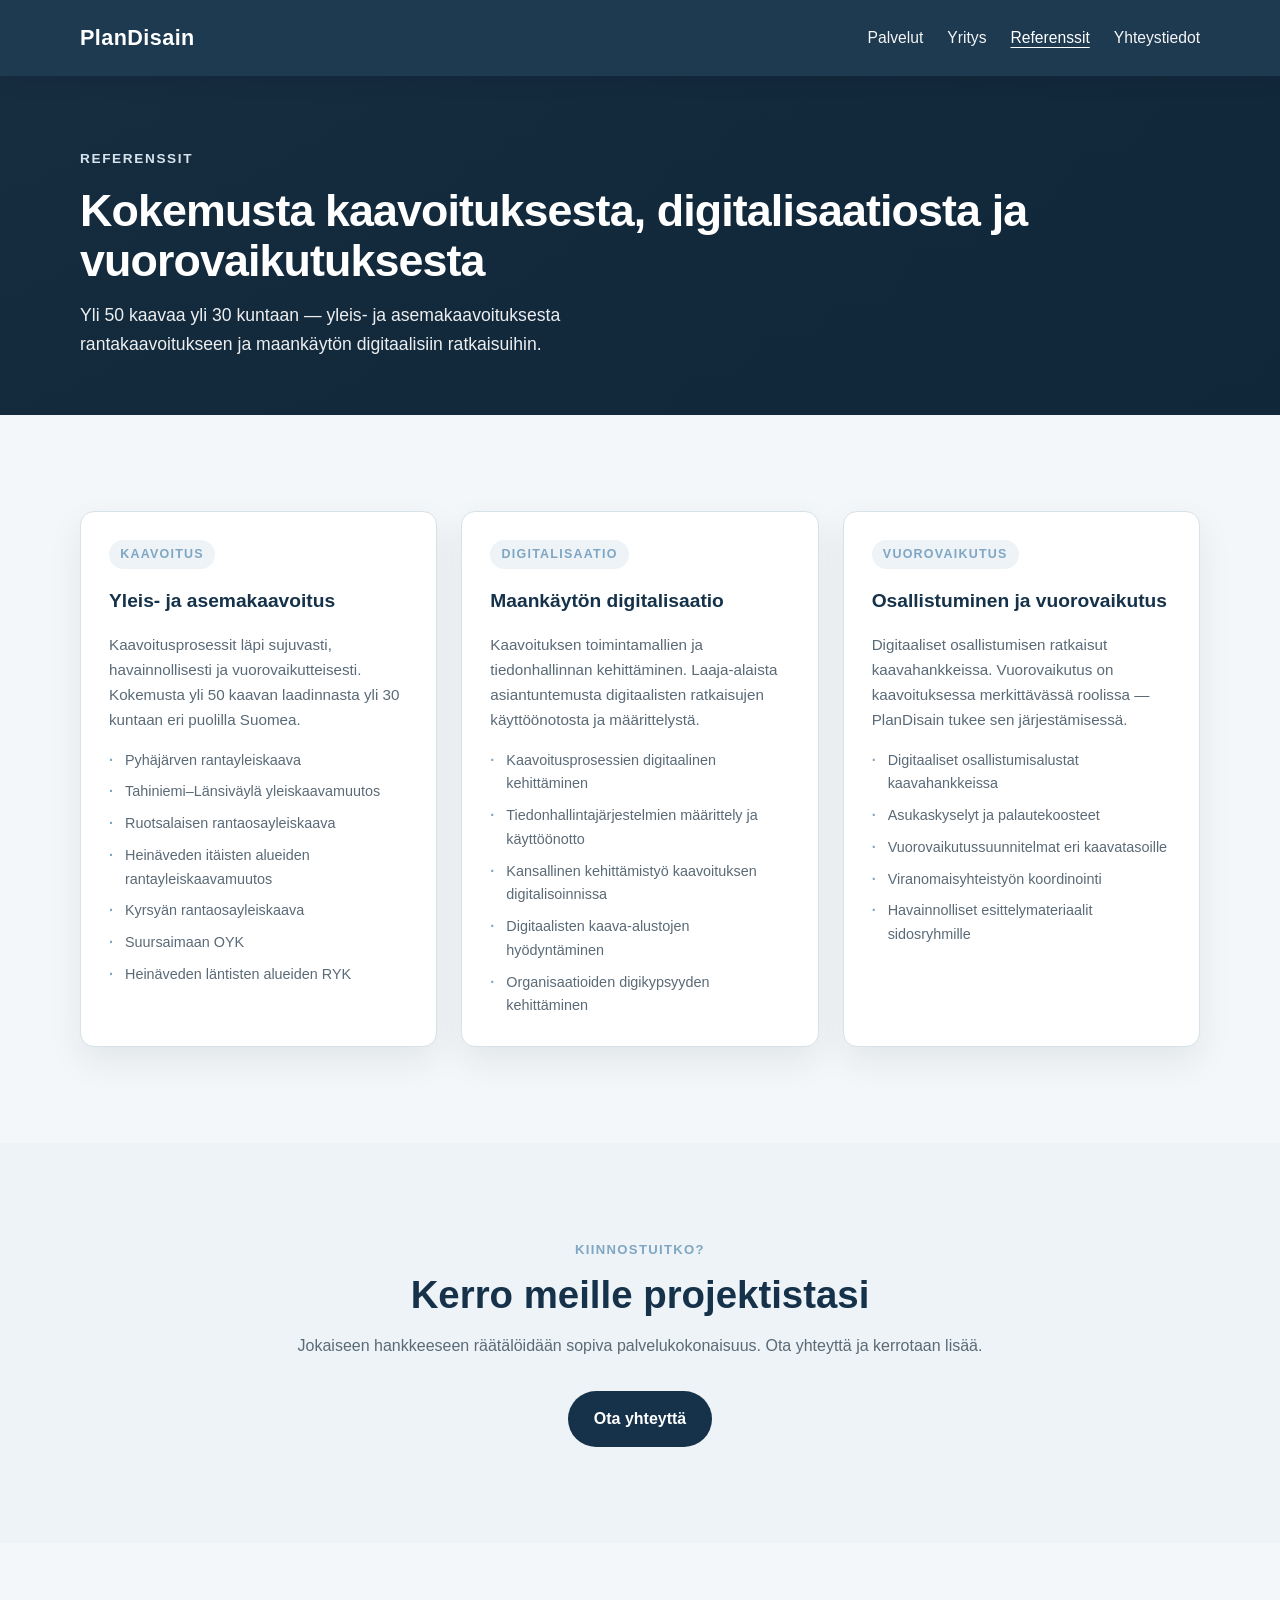
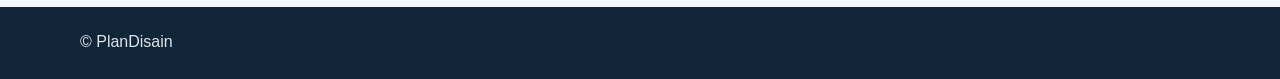
==== referenssit.html @ 3fb5cfc8 "Lisää alasivut: yritys, referenssit, yhteystiedot Uudet sivut: yritys.html, referenssit.html, yhteys" ====
<!DOCTYPE html>
<html lang="fi">
<head>
  <meta charset="UTF-8" />
  <meta name="viewport" content="width=device-width, initial-scale=1.0" />
  <title>Referenssit – PlanDisain</title>
  <meta name="description" content="PlanDisainin referenssit: kaavoitus, maankäytön digitalisaatio ja vuorovaikutus yli 30 kunnassa." />
  <link rel="stylesheet" href="style.css" />
</head>
<body>
  <header class="site-header">
    <div class="container header-inner">
      <a href="index.html" class="logo">PlanDisain</a>
      <nav class="main-nav" aria-label="Päänavigaatio">
        <a href="index.html#palvelut">Palvelut</a>
        <a href="yritys.html">Yritys</a>
        <a href="referenssit.html" aria-current="page">Referenssit</a>
        <a href="yhteystiedot.html">Yhteystiedot</a>
      </nav>
    </div>
  </header>

  <main>
    <section class="page-hero">
      <div class="container">
        <p class="eyebrow">Referenssit</p>
        <h1>Kokemusta kaavoituksesta, digitalisaatiosta ja vuorovaikutuksesta</h1>
        <p class="hero-text">
          Yli 50 kaavaa yli 30 kuntaan — yleis- ja asemakaavoituksesta
          rantakaavoitukseen ja maankäytön digitaalisiin ratkaisuihin.
        </p>
      </div>
    </section>

    <section class="section">
      <div class="container">
        <div class="ref-grid">

          <div class="ref-category">
            <span class="ref-category-label">Kaavoitus</span>
            <h3>Yleis- ja asemakaavoitus</h3>
            <p>
              Kaavoitusprosessit läpi sujuvasti, havainnollisesti ja vuorovaikutteisesti.
              Kokemusta yli 50 kaavan laadinnasta yli 30 kuntaan eri puolilla Suomea.
            </p>
            <ul class="ref-list">
              <li>Pyhäjärven rantayleiskaava</li>
              <li>Tahiniemi–Länsiväylä yleiskaavamuutos</li>
              <li>Ruotsalaisen rantaosayleiskaava</li>
              <li>Heinäveden itäisten alueiden rantayleiskaavamuutos</li>
              <li>Kyrsyän rantaosayleiskaava</li>
              <li>Suursaimaan OYK</li>
              <li>Heinäveden läntisten alueiden RYK</li>
            </ul>
          </div>

          <div class="ref-category">
            <span class="ref-category-label">Digitalisaatio</span>
            <h3>Maankäytön digitalisaatio</h3>
            <p>
              Kaavoituksen toimintamallien ja tiedonhallinnan kehittäminen.
              Laaja-alaista asiantuntemusta digitaalisten ratkaisujen
              käyttöönotosta ja määrittelystä.
            </p>
            <ul class="ref-list">
              <li>Kaavoitusprosessien digitaalinen kehittäminen</li>
              <li>Tiedonhallintajärjestelmien määrittely ja käyttöönotto</li>
              <li>Kansallinen kehittämistyö kaavoituksen digitalisoinnissa</li>
              <li>Digitaalisten kaava-alustojen hyödyntäminen</li>
              <li>Organisaatioiden digikypsyyden kehittäminen</li>
            </ul>
          </div>

          <div class="ref-category">
            <span class="ref-category-label">Vuorovaikutus</span>
            <h3>Osallistuminen ja vuorovaikutus</h3>
            <p>
              Digitaaliset osallistumisen ratkaisut kaavahankkeissa.
              Vuorovaikutus on kaavoituksessa merkittävässä roolissa —
              PlanDisain tukee sen järjestämisessä.
            </p>
            <ul class="ref-list">
              <li>Digitaaliset osallistumisalustat kaavahankkeissa</li>
              <li>Asukaskyselyt ja palautekoosteet</li>
              <li>Vuorovaikutussuunnitelmat eri kaavatasoille</li>
              <li>Viranomaisyhteistyön koordinointi</li>
              <li>Havainnolliset esittelymateriaalit sidosryhmille</li>
            </ul>
          </div>

        </div>
      </div>
    </section>

    <section class="section section-alt">
      <div class="container narrow" style="text-align: center;">
        <p class="section-kicker">Kiinnostuitko?</p>
        <h2>Kerro meille projektistasi</h2>
        <p style="color: var(--color-text-soft); margin-bottom: var(--space-5);">
          Jokaiseen hankkeeseen räätälöidään sopiva palvelukokonaisuus.
          Ota yhteyttä ja kerrotaan lisää.
        </p>
        <a class="button-secondary" href="yhteystiedot.html">Ota yhteyttä</a>
      </div>
    </section>
  </main>

  <footer class="site-footer">
    <div class="container footer-inner">
      <p>© PlanDisain</p>
    </div>
  </footer>
</body>
</html>
---- style.css ----
:root {
  --color-primary: #15324a;
  --color-primary-dark: #102638;
  --color-accent: #7fa6c3;
  --color-bg: #f4f7f9;
  --color-surface: #ffffff;
  --color-surface-soft: #edf3f6;
  --color-text: #1f2a33;
  --color-text-soft: #5a6a77;
  --color-border: #d7e2e8;

  --container: 1120px;
  --container-narrow: 760px;

  --radius: 14px;
  --shadow-soft: 0 14px 34px rgba(16, 38, 56, 0.08);

  --space-1: 0.5rem;
  --space-2: 0.75rem;
  --space-3: 1rem;
  --space-4: 1.5rem;
  --space-5: 2rem;
  --space-6: 3rem;
  --space-7: 4rem;
  --space-8: 6rem;
}

* {
  box-sizing: border-box;
}

html {
  scroll-behavior: smooth;
}

body {
  margin: 0;
  font-family: Arial, Helvetica, sans-serif;
  color: var(--color-text);
  background: var(--color-bg);
  line-height: 1.65;
}

img {
  max-width: 100%;
  display: block;
}

a {
  color: inherit;
}

.container {
  width: min(92%, var(--container));
  margin: 0 auto;
}

.narrow {
  width: min(92%, var(--container-narrow));
}

.site-header {
  position: sticky;
  top: 0;
  z-index: 1000;
  background: rgba(21, 50, 74, 0.96);
  backdrop-filter: blur(8px);
  box-shadow: 0 6px 18px rgba(0, 0, 0, 0.08);
}

.header-inner {
  min-height: 76px;
  display: flex;
  align-items: center;
  justify-content: space-between;
  gap: var(--space-4);
}

.logo {
  text-decoration: none;
  color: #fff;
  font-size: 1.35rem;
  font-weight: 700;
  letter-spacing: 0.02em;
}

.main-nav {
  display: flex;
  align-items: center;
  gap: var(--space-4);
}

.main-nav a {
  text-decoration: none;
  color: #fff;
  font-weight: 500;
  font-size: 0.98rem;
  opacity: 0.95;
}

.main-nav a:hover {
  opacity: 1;
  text-decoration: underline;
  text-underline-offset: 4px;
}

.hero {
  background:
    linear-gradient(180deg, rgba(16, 38, 56, 0.78), rgba(16, 38, 56, 0.84)),
    linear-gradient(120deg, #43617a, #27455e 50%, #19354d);
  color: #fff;
  padding: 7rem 0 6rem;
}

.hero-content {
  max-width: 760px;
}

.eyebrow {
  margin: 0 0 var(--space-3);
  font-size: 0.85rem;
  font-weight: 700;
  letter-spacing: 0.12em;
  text-transform: uppercase;
  color: #d5e4ef;
}

.hero h1 {
  margin: 0 0 var(--space-4);
  font-size: clamp(2.4rem, 5vw, 4.4rem);
  line-height: 1.05;
  letter-spacing: -0.02em;
}

.hero-text {
  margin: 0 0 var(--space-5);
  font-size: 1.1rem;
  color: rgba(255, 255, 255, 0.92);
  max-width: 680px;
}

.button-primary {
  display: inline-block;
  padding: 0.95rem 1.35rem;
  background: #fff;
  color: var(--color-primary);
  text-decoration: none;
  border-radius: 999px;
  font-weight: 700;
  box-shadow: 0 10px 24px rgba(0, 0, 0, 0.12);
  transition: transform 0.18s ease, box-shadow 0.18s ease, background 0.18s ease;
}

.button-primary:hover {
  transform: translateY(-1px);
  background: #eef4f8;
  box-shadow: 0 14px 26px rgba(0, 0, 0, 0.16);
}

.section {
  padding: var(--space-8) 0;
}

.section-alt {
  background: var(--color-surface-soft);
}

.section-heading {
  margin-bottom: var(--space-6);
}

.section-kicker {
  margin: 0 0 var(--space-2);
  color: var(--color-accent);
  font-weight: 700;
  letter-spacing: 0.1em;
  text-transform: uppercase;
  font-size: 0.82rem;
}

.section h2 {
  margin: 0;
  font-size: clamp(1.9rem, 3vw, 2.8rem);
  line-height: 1.15;
  color: var(--color-primary);
  max-width: 760px;
}

.lead {
  font-size: 1.15rem;
  color: var(--color-text);
}

.card-grid {
  display: grid;
  grid-template-columns: repeat(3, minmax(0, 1fr));
  gap: var(--space-4);
}

.service-card,
.reference-card {
  background: var(--color-surface);
  border: 1px solid var(--color-border);
  border-radius: var(--radius);
  padding: 1.75rem;
  box-shadow: var(--shadow-soft);
}

.service-card h3,
.reference-card h3 {
  margin-top: 0;
  margin-bottom: var(--space-3);
  color: var(--color-primary);
  font-size: 1.2rem;
}

.service-card p,
.reference-card p {
  margin: 0;
  color: var(--color-text-soft);
}

.contact-section {
  padding-top: 0;
}

.contact-box {
  background: linear-gradient(135deg, var(--color-primary), var(--color-primary-dark));
  color: #fff;
  border-radius: 18px;
  padding: 2.25rem;
  display: flex;
  align-items: flex-start;
  justify-content: space-between;
  gap: var(--space-5);
  box-shadow: var(--shadow-soft);
}

.contact-box h2 {
  color: #fff;
  margin-top: 0;
  margin-bottom: 0;
}

.contact-box .section-kicker {
  color: #c9dce9;
}

.contact-details p {
  margin: 0 0 0.6rem;
  color: rgba(255, 255, 255, 0.95);
}

.site-footer {
  margin-top: var(--space-7);
  background: var(--color-primary-dark);
  color: rgba(255, 255, 255, 0.88);
}

.footer-inner {
  min-height: 72px;
  display: flex;
  align-items: center;
}

.footer-inner p {
  margin: 0;
}

@media (max-width: 900px) {
  .card-grid {
    grid-template-columns: 1fr;
  }

  .contact-box {
    flex-direction: column;
  }
}

@media (max-width: 760px) {
  .header-inner {
    flex-direction: column;
    align-items: flex-start;
    justify-content: center;
    padding: 0.9rem 0;
  }

  .main-nav {
    flex-wrap: wrap;
    gap: 0.8rem 1rem;
  }

  .hero {
    padding: 5.5rem 0 4.5rem;
  }

  .section {
    padding: 4.5rem 0;
  }
}

/* ---- Alasivut ---- */

.page-hero {
  background:
    linear-gradient(180deg, rgba(16, 38, 56, 0.88), rgba(16, 38, 56, 0.92)),
    linear-gradient(120deg, #43617a, #27455e 50%, #19354d);
  color: #fff;
  padding: 4.5rem 0 3.5rem;
}

.page-hero h1 {
  margin: 0 0 var(--space-3);
  font-size: clamp(2rem, 3.5vw, 3rem);
  line-height: 1.1;
  letter-spacing: -0.02em;
}

.page-hero .hero-text {
  margin: 0;
  max-width: 600px;
}

.main-nav a[aria-current="page"] {
  opacity: 1;
  text-decoration: underline;
  text-underline-offset: 4px;
}

.button-secondary {
  display: inline-block;
  padding: 0.9rem 1.6rem;
  background: var(--color-primary);
  color: #fff;
  text-decoration: none;
  border-radius: 999px;
  font-weight: 700;
  transition: background 0.18s ease, transform 0.18s ease;
}

.button-secondary:hover {
  background: var(--color-primary-dark);
  transform: translateY(-1px);
}

.button-text {
  display: inline-flex;
  align-items: center;
  gap: 0.4rem;
  color: var(--color-primary);
  text-decoration: none;
  font-weight: 700;
  font-size: 0.95rem;
}

.button-text:hover {
  text-decoration: underline;
  text-underline-offset: 3px;
}

.feature-list {
  list-style: none;
  padding: 0;
  margin: var(--space-4) 0 0;
  display: flex;
  flex-direction: column;
  gap: var(--space-3);
}

.feature-list li {
  padding-left: 1.5rem;
  position: relative;
  color: var(--color-text-soft);
}

.feature-list li::before {
  content: '→';
  position: absolute;
  left: 0;
  color: var(--color-accent);
  font-weight: 700;
}

.stats-row {
  display: flex;
  gap: var(--space-6);
  margin-top: var(--space-6);
  padding-top: var(--space-5);
  border-top: 1px solid var(--color-border);
}

.stat-number {
  font-size: 2.8rem;
  font-weight: 800;
  color: var(--color-primary);
  line-height: 1;
}

.stat-label {
  font-size: 0.88rem;
  color: var(--color-text-soft);
  margin-top: 0.3rem;
}

.ref-grid {
  display: grid;
  grid-template-columns: repeat(3, minmax(0, 1fr));
  gap: var(--space-4);
}

.ref-category {
  background: var(--color-surface);
  border: 1px solid var(--color-border);
  border-radius: var(--radius);
  padding: 1.75rem;
  box-shadow: var(--shadow-soft);
}

.ref-category-label {
  display: inline-block;
  background: var(--color-surface-soft);
  color: var(--color-accent);
  font-size: 0.78rem;
  font-weight: 700;
  letter-spacing: 0.1em;
  text-transform: uppercase;
  padding: 0.25rem 0.7rem;
  border-radius: 999px;
  margin-bottom: var(--space-3);
}

.ref-category h3 {
  margin: 0 0 var(--space-3);
  color: var(--color-primary);
  font-size: 1.2rem;
}

.ref-category p {
  margin: 0 0 var(--space-3);
  color: var(--color-text-soft);
  font-size: 0.95rem;
}

.ref-list {
  list-style: none;
  padding: 0;
  margin: 0;
  display: flex;
  flex-direction: column;
  gap: 0.5rem;
}

.ref-list li {
  font-size: 0.9rem;
  color: var(--color-text-soft);
  padding-left: 1rem;
  position: relative;
}

.ref-list li::before {
  content: '·';
  position: absolute;
  left: 0;
  color: var(--color-accent);
  font-weight: 900;
}

.contact-grid {
  display: grid;
  grid-template-columns: 1fr 1.4fr;
  gap: var(--space-7);
  align-items: start;
}

.contact-info-block {
  display: flex;
  flex-direction: column;
  gap: var(--space-5);
}

.contact-item h3 {
  margin: 0 0 var(--space-2);
  font-size: 0.82rem;
  text-transform: uppercase;
  letter-spacing: 0.1em;
  color: var(--color-accent);
}

.contact-item p {
  margin: 0;
  font-size: 1.05rem;
}

.contact-item a {
  color: var(--color-primary);
  text-decoration: none;
  font-weight: 600;
}

.contact-item a:hover {
  text-decoration: underline;
}

.form-group {
  display: flex;
  flex-direction: column;
  gap: 0.4rem;
  margin-bottom: var(--space-3);
}

.form-group label {
  font-weight: 600;
  font-size: 0.92rem;
}

.form-group input,
.form-group textarea {
  padding: 0.8rem 1rem;
  border: 1.5px solid var(--color-border);
  border-radius: 8px;
  font-family: inherit;
  font-size: 1rem;
  color: var(--color-text);
  background: var(--color-surface);
  transition: border-color 0.15s;
}

.form-group input:focus,
.form-group textarea:focus {
  outline: none;
  border-color: var(--color-accent);
}

.form-group textarea {
  min-height: 150px;
  resize: vertical;
}

.form-note {
  font-size: 0.83rem;
  color: var(--color-text-soft);
  margin-top: var(--space-3);
}

@media (max-width: 900px) {
  .ref-grid {
    grid-template-columns: 1fr;
  }

  .contact-grid {
    grid-template-columns: 1fr;
  }

  .stats-row {
    flex-wrap: wrap;
    gap: var(--space-4);
  }
}
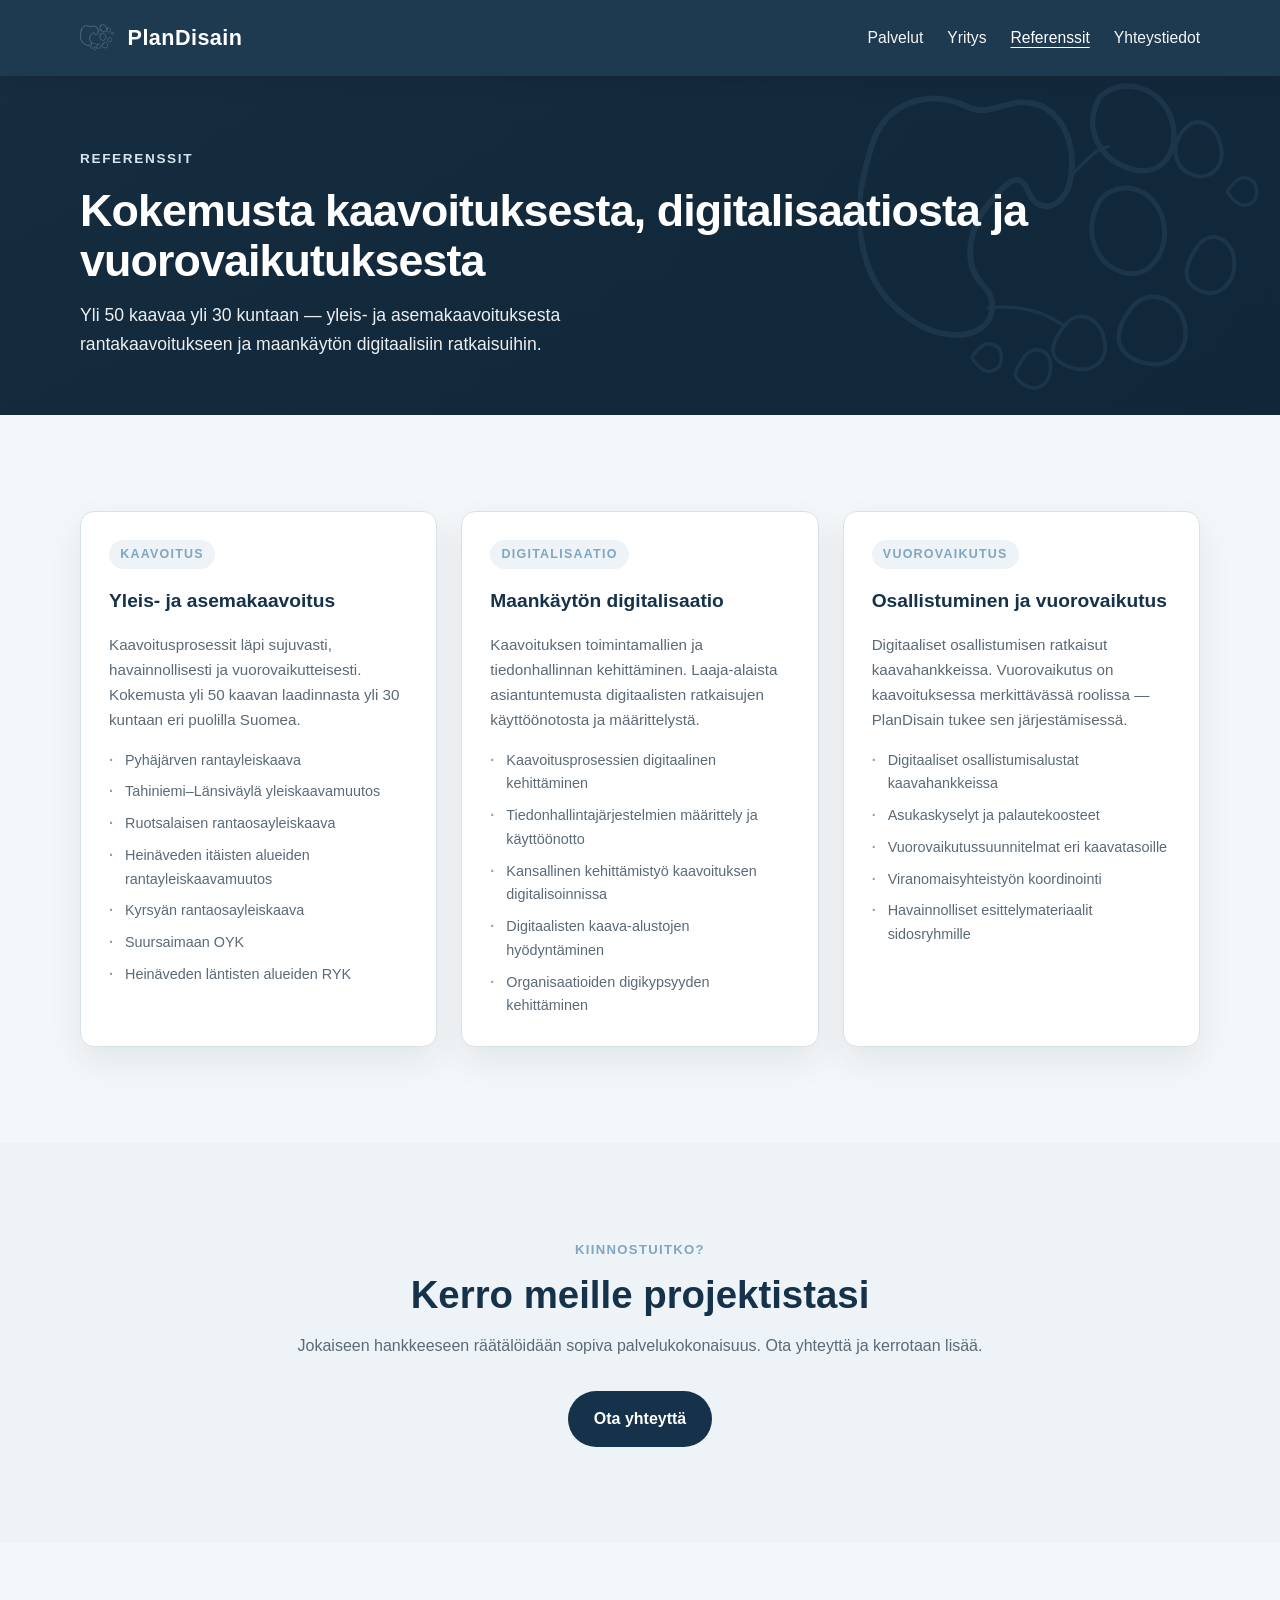
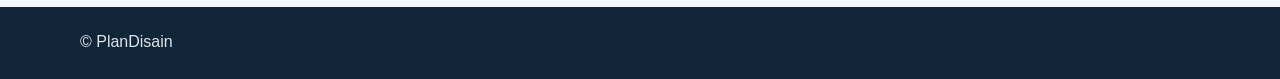
==== commit 2b81f7bb: "Lisää SVG-karttaloго ja hero-dekoraatio Vektorisoitu karttakuvio logoksi headeriin ja taustakoristee" ====
--- a/referenssit.html
+++ b/referenssit.html
@@ -10,7 +10,10 @@
 <body>
   <header class="site-header">
     <div class="container header-inner">
-      <a href="index.html" class="logo">PlanDisain</a>
+      <a href="index.html" class="logo">
+        <img src="logo.svg" alt="" class="logo-icon" aria-hidden="true">
+        PlanDisain
+      </a>
       <nav class="main-nav" aria-label="Päänavigaatio">
         <a href="index.html#palvelut">Palvelut</a>
         <a href="yritys.html">Yritys</a>
@@ -22,6 +25,9 @@
 
   <main>
     <section class="page-hero">
+      <div class="hero-map-deco" aria-hidden="true">
+        <img src="logo.svg" alt="">
+      </div>
       <div class="container">
         <p class="eyebrow">Referenssit</p>
         <h1>Kokemusta kaavoituksesta, digitalisaatiosta ja vuorovaikutuksesta</h1>
--- a/style.css
+++ b/style.css
@@ -82,6 +82,16 @@
   font-size: 1.35rem;
   font-weight: 700;
   letter-spacing: 0.02em;
+  display: flex;
+  align-items: center;
+  gap: 0.6rem;
+}
+
+.logo-icon {
+  width: 38px;
+  height: 30px;
+  flex-shrink: 0;
+  opacity: 0.92;
 }
 
 .main-nav {
@@ -110,7 +120,27 @@
     linear-gradient(120deg, #43617a, #27455e 50%, #19354d);
   color: #fff;
   padding: 7rem 0 6rem;
-}
+  position: relative;
+  overflow: hidden;
+}
+
+.hero-map-deco {
+  position: absolute;
+  right: -2%;
+  top: 50%;
+  transform: translateY(-50%);
+  width: 42%;
+  max-width: 480px;
+  opacity: 0.13;
+  pointer-events: none;
+  user-select: none;
+}
+
+.hero-map-deco img {
+  width: 100%;
+  height: auto;
+}
+
 
 .hero-content {
   max-width: 760px;
@@ -307,6 +337,13 @@
     linear-gradient(120deg, #43617a, #27455e 50%, #19354d);
   color: #fff;
   padding: 4.5rem 0 3.5rem;
+  position: relative;
+  overflow: hidden;
+}
+
+.page-hero .hero-map-deco {
+  opacity: 0.1;
+  width: 35%;
 }
 
 .page-hero h1 {
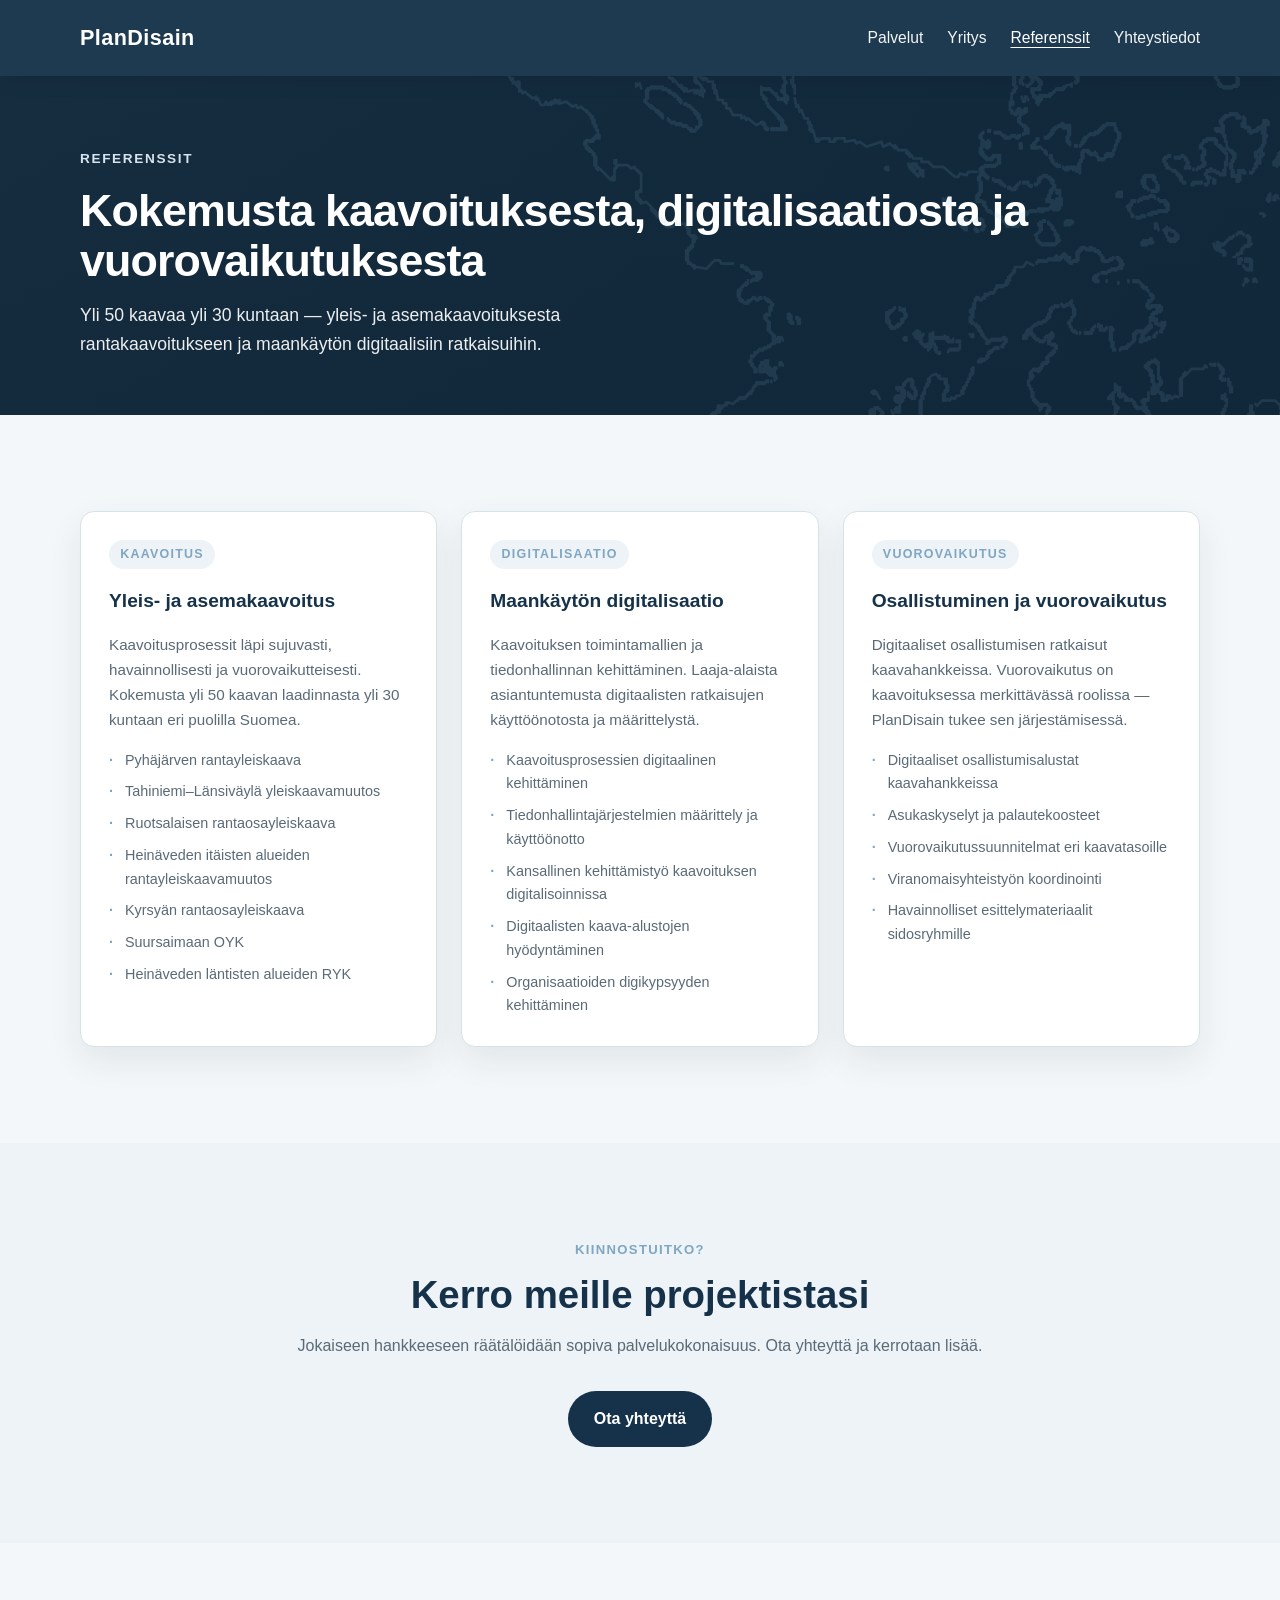
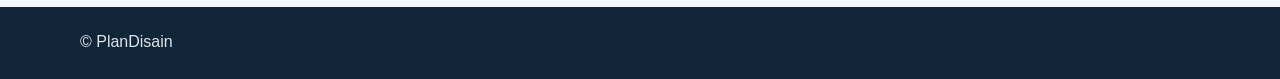
==== commit ce9445c2: "Tarkka vektorisoitu rantaviiva karttana hero-taustaksi Pikselitason jäljitys alkuperäisestä kuvasta:" ====
--- a/referenssit.html
+++ b/referenssit.html
@@ -10,10 +10,7 @@
 <body>
   <header class="site-header">
     <div class="container header-inner">
-      <a href="index.html" class="logo">
-        <img src="logo.svg" alt="" class="logo-icon" aria-hidden="true">
-        PlanDisain
-      </a>
+      <a href="index.html" class="logo">PlanDisain</a>
       <nav class="main-nav" aria-label="Päänavigaatio">
         <a href="index.html#palvelut">Palvelut</a>
         <a href="yritys.html">Yritys</a>
@@ -26,7 +23,7 @@
   <main>
     <section class="page-hero">
       <div class="hero-map-deco" aria-hidden="true">
-        <img src="logo.svg" alt="">
+        <img src="map.svg" alt="">
       </div>
       <div class="container">
         <p class="eyebrow">Referenssit</p>
--- a/style.css
+++ b/style.css
@@ -82,16 +82,6 @@
   font-size: 1.35rem;
   font-weight: 700;
   letter-spacing: 0.02em;
-  display: flex;
-  align-items: center;
-  gap: 0.6rem;
-}
-
-.logo-icon {
-  width: 38px;
-  height: 30px;
-  flex-shrink: 0;
-  opacity: 0.92;
 }
 
 .main-nav {
@@ -126,12 +116,12 @@
 
 .hero-map-deco {
   position: absolute;
-  right: -2%;
+  right: -8%;
   top: 50%;
   transform: translateY(-50%);
-  width: 42%;
-  max-width: 480px;
-  opacity: 0.13;
+  width: 80%;
+  max-width: 1000px;
+  opacity: 0.18;
   pointer-events: none;
   user-select: none;
 }
@@ -342,8 +332,8 @@
 }
 
 .page-hero .hero-map-deco {
-  opacity: 0.1;
-  width: 35%;
+  opacity: 0.14;
+  width: 70%;
 }
 
 .page-hero h1 {
